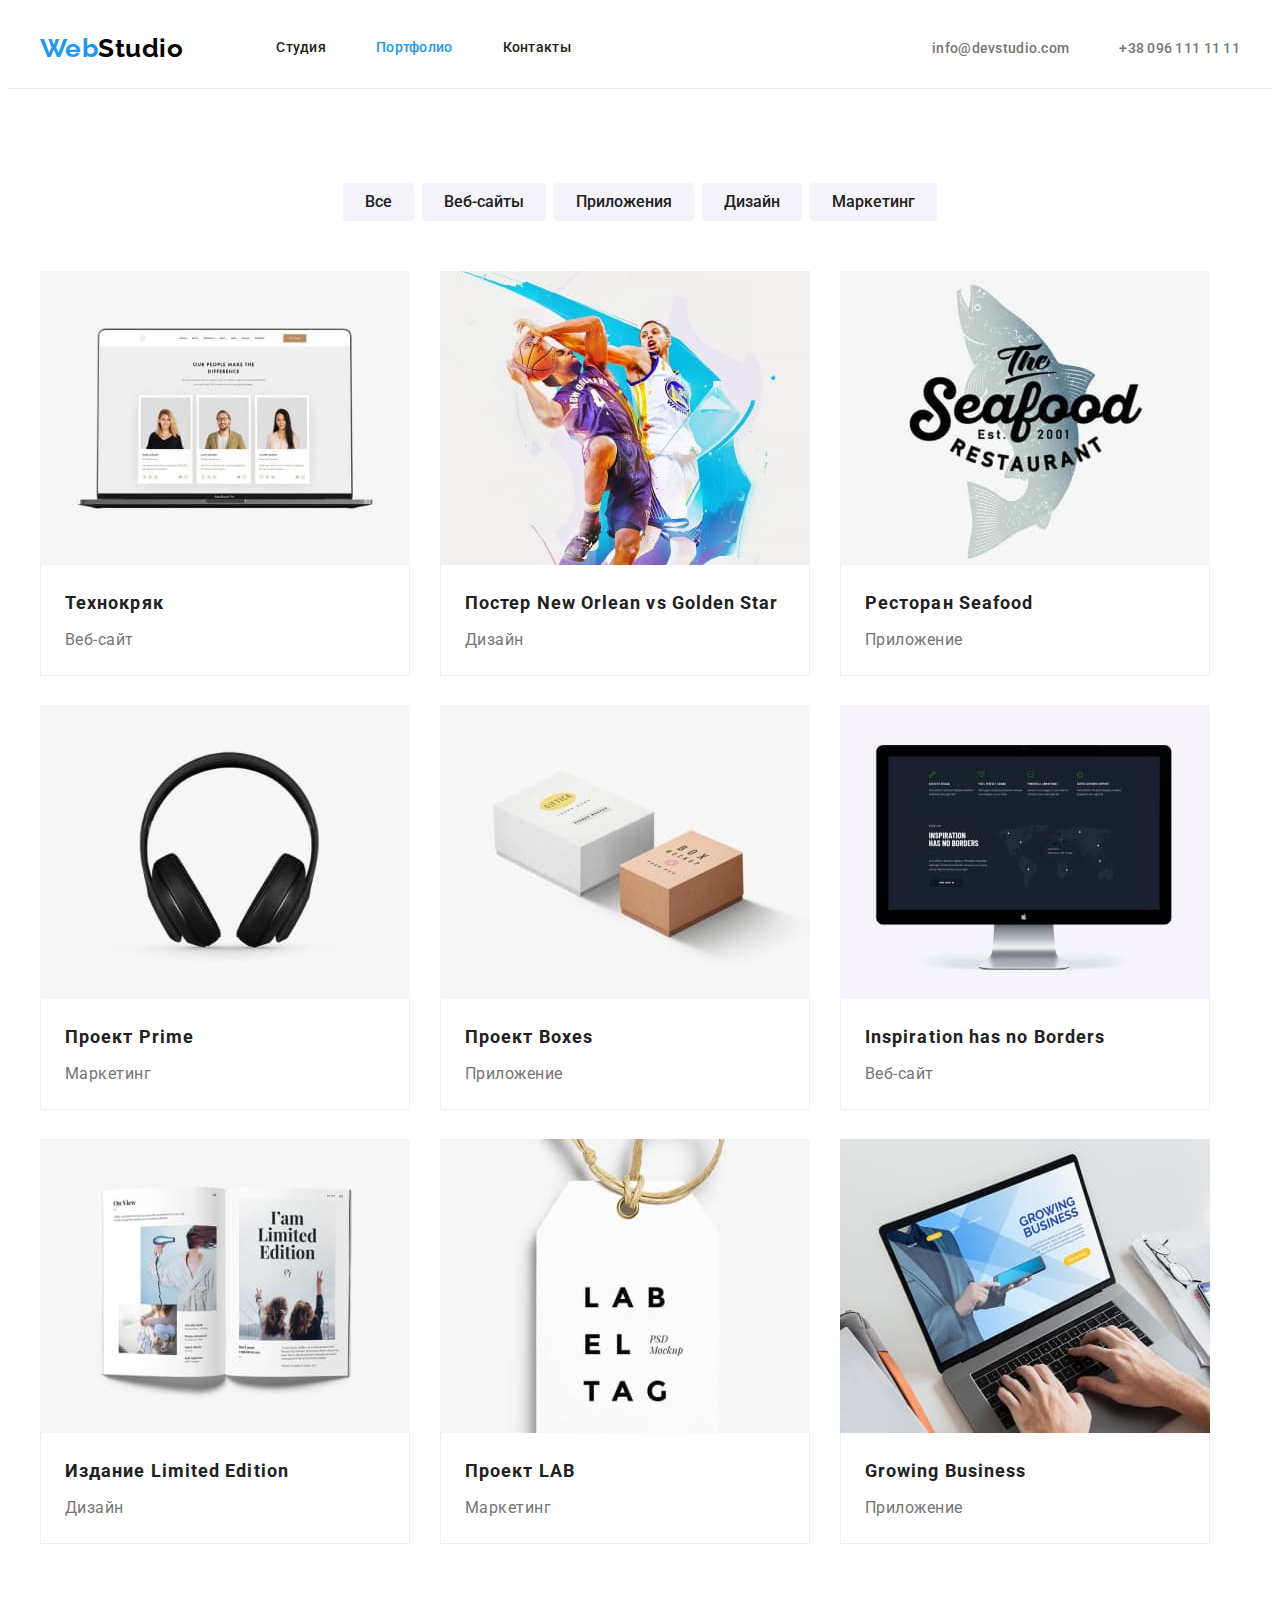
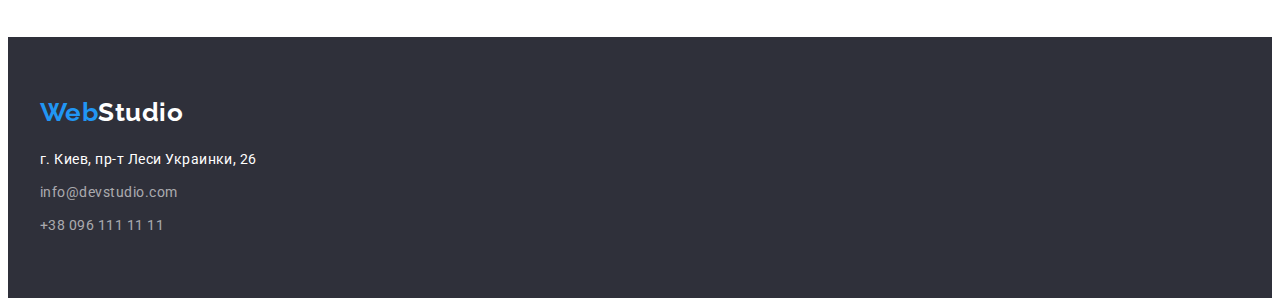
==== portfolio.html @ 2de9e375 "finished hw3" ====
<!DOCTYPE html>
<html lang="ru">
  <head>
    <meta charset="UTF-8" />
    <meta http-equiv="X-UA-Compatible" content="IE=edge" />
    <meta name="viewport" content="width=device-width, initial-scale=1.0" />
    <title>Студия</title>
    <link
      href="https://fonts.googleapis.com/css2?family=Raleway:wght@700&family=Roboto:wght@400;500;700;900&display=swap"
      rel="stylesheet"
    />
    <link rel="stylesheet" href="./CSS/styles.css" />
  </head>

  <body>
   <header class="page-header">
      <div class="container main-nav">
        <a href="./index.html" lang="en" class="logo">
          <span class="logo-first-part">Web</span>Studio</a
        >
        <nav>
          <ul class="site-nav">
            <li class="item">
              <a href="./index.html" class="link">Студия</a>
            </li>
            <li class="item">
              <a href="./portfolio.html" class="link current">Портфолио</a>
            </li>
            <li class="item">
              <a href="" class="link">Контакты</a>
            </li>
          </ul>
        </nav>

        <ul class="communication">
          <li class="item">
            <a href="mailto:info@devstudio.com" class="link-mail"
              >info@devstudio.com</a
            >
          </li>
          <li class="item">
            <a href="tel:+380961111111" class="link-tel">+38 096 111 11 11</a>
          </li>
        </ul>
      </div>
    </header>

    <main>
      <section class="section portfolio">
        <div class="container menu">
        <ul class="menu-list">
          <li class="item"><button type="button" class="button secondary">Все</button></li>
          <li class="item">
            <button type="button" class="button secondary">Веб-сайты</button>
          </li>
          <li class="item">
            <button type="button" class="button secondary">Приложения</button>
          </li>
          <li class="item">
            <button type="button" class="button secondary">Дизайн</button>
          </li>
          <li class="item">
            <button type="button" class="button secondary">Маркетинг</button>
          </li>
        </div>

        <div class="container">
        </ul>
        <ul class="portfolio-list">
          <li class="portfolio-item">
            <img
              src="./images.portfolio/portfolio-img-1.jpg"
              alt="Открытый работающий ноктбук"
              width="370"
              height="294"
            />
            <div class="portfolio-discription">
            <h3 class="title">Технокряк</h3>
            <p class="portfolio-text">Веб-сайт</p>
            </div>
          </li>
          <li class="portfolio-item">
            <img
              src="./images.portfolio/portfolio-img-2.jpg"
              alt="Два баскетболиста в игре"
              width="370"
              height="294"
            />
            <div class="portfolio-discription">
            <h3 class="title">Постер New Orlean vs Golden Star</h3>
            <p class="portfolio-text">Дизайн</p>
            </div>
          </li>
          <li class="portfolio-item">
            <img
              src="./images.portfolio/portfolio-img-3.jpg"
              alt="Логотип ресторана с рыбой"
              width="370"
              height="294"
            />
            <div class="portfolio-discription">
            <h3 class="title">Ресторан Seafood</h3>
            <p class="portfolio-text">Приложение</p>
            </div>
          </li>
          <li class="portfolio-item">
            <img
              src="./images.portfolio/portfolio-img-4.jpg"
              alt="Черные наушники"
              width="370"
              height="294"
            />
            <div class="portfolio-discription">
            <h3 class="title">Проект Prime</h3>
            <p class="portfolio-text">Маркетинг</p>
            </div>
          </li>
          <li class="portfolio-item">
            <img
              src="./images.portfolio/portfolio-img-5.jpg"
              alt="Две коробки с логотипом"
              width="370"
              height="294"
            />
            <div class="portfolio-discription">
            <h3 class="title">Проект Boxes</h3>
            <p class="portfolio-text">Приложение</p>
            </div>
          </li>
          <li class="portfolio-item">
            <img
              src="./images.portfolio/portfolio-img-6.jpg"
              alt="Монитор с открытой страницей ве-сайта"
              width="370"
              height="294"
            />
            <div class="portfolio-discription">
            <h3 class="title">Inspiration has no Borders</h3>
            <p class="portfolio-text">Веб-сайт</p>
            </div>
          </li>
          <li class="portfolio-item">
            <img
              src="./images.portfolio/portfolio-img-7.jpg"
              alt="Открытый журнал на столе"
              width="370"
              height="294"
            />
            <div class="portfolio-discription">
            <h3 class="title">Издание Limited Edition</h3>
            <p class="portfolio-text">Дизайн</p>
            </div>
          </li>
          <li class="portfolio-item">
            <img
              src="./images.portfolio/portfolio-img-8.jpg"
              alt="Белая бирка"
              width="370"
              height="294"
            />
            <div class="portfolio-discription">
            <h3 class="title">Проект LAB</h3>
            <p class="portfolio-text">Маркетинг</p>
            </div>
          </li>
          <li class="portfolio-item">
            <img
              src="./images.portfolio/portfolio-img-9.jpg"
              alt="Работа за ноутбуком"
              width="370"
              height="294"
            />
            <div class="portfolio-discription">
            <h3 class="title">Growing Business</h3>
            <p class="portfolio-text">Приложение</p>
            </div>
          </li>
        </ul>
        </div>
      </section>
    </main>
    <footer class="page-footer">
      <div class="container">
        <a href="./index.html" lang="en" class="footer-logo">
          <span class="logo-first-part">Web</span>Studio</a
        >
        <address class="footer-address">
          <ul class="footer-list">
            <li class="item">
              <a href="" class="footer-address-link">
                г. Киев, пр-т Леси Украинки, 26</a
              >
            </li>
            <li class="item">
              <a href="mailto:info@devstudio.com" class="footer-link"
                >info@devstudio.com</a
              >
            </li>
            <li class="item">
              <a href="tel:+380961111111" class="footer-link"
                >+38 096 111 11 11</a
              >
            </li>
          </ul>
        </address>
      </div>
    </footer>
  </body>
</html>
---- CSS/styles.css ----
:root {
  --primary-text-color: #757575;
  --title-text-color: #212121;
  --accent-color: #2196f3;
  --primary-white-color: #ffffff;
  --primary-background-color: #f5f4fa;
  --secondary-background-color: #2f303a;
}

html {
  box-sizing: border-box;
}

body {
  background-color: var(--primary-white-color);
  color: var(--primary-text-color);
  font-family: Roboto, sans-serif;
  letter-spacing: 0.03em;
}

ul {
  list-style: none;
  padding: 0;
  margin: 0;
}
a {
  text-decoration: none;
}

h1,
h2,
h3,
h4,
h5,
p {
  margin-top: 0;
  margin-bottom: 0;
}
img {
  display: block;
  max-width: 100%;
  height: auto;
}

.container {
  width: 1200px;
  margin: 0 auto;
  padding: 0 15px;
}

/* Header */
/* Main nav */
.main-nav {
  display: flex;
  align-items: center;
}

/* Logo */

.page-header {
  border-bottom: 1px solid #ececec;
}

.logo {
  margin-right: 93px;

  color: #000000;
  font-family: Raleway;
  font-weight: bold;
  font-size: 26px;
  line-height: 1.19;
}
.logo-first-part {
  color: var(--accent-color);
}

/* Site nav */

.site-nav {
  display: flex;
}

.site-nav .item:not(:last-child) {
  margin-right: 50px;
}

/* .site-nav .item + .item {
  margin-left: 50px;
} */

.site-nav .link {
  display: block;
  color: var(--title-text-color);
  font-weight: 500;
  font-size: 14px;
  line-height: 1.14;
  letter-spacing: 0.02em;
  padding-top: 32px;
  padding-bottom: 32px;
}

.site-nav .link:hover,
.site-nav .link:focus {
  color: var(--accent-color);
}

.site-nav .link.current {
  color: var(--accent-color);
}

.communication {
  display: flex;
  margin-left: auto;
}

.communication .item + .item {
  margin-left: 50px;
}

.communication .link-mail,
.communication .link-tel {
  color: var(--primary-text-color);
  font-weight: 500;
  font-size: 14px;
  line-height: 1.14;
  letter-spacing: 0.02em;
}

.communication .link-mail:hover,
.communication .link-mail:focus {
  color: var(--accent-color);
}

.communication .link-tel:hover,
.communication .link-tel:focus {
  color: var(--accent-color);
}

/* Section */

.section {
  padding-top: 94px;
  padding-bottom: 94px;
}

.section-title {
  margin-top: 0;
  margin-bottom: 50px;
  color: var(--title-text-color);
  font-weight: bold;
  font-size: 36px;
  line-height: 1.17;
}

/* Hero */

.hero {
  background: var(--secondary-background-color);
  padding-top: 200px;
  padding-bottom: 200px;
  text-align: center;
}

.hero-title {
  min-width: 696px;
  height: 120px;
  left: 452px;
  top: 280px;
  margin-bottom: 30px;

  color: var(--primary-white-color);
  font-weight: 900;
  font-size: 44px;
  line-height: 1.36;
  letter-spacing: 0.06em;
  text-transform: uppercase;
}
.button.primary {
  display: inline-block;
  border-radius: 4px;
  padding: 10px 32px;
  border: 0 solid transparent;

  color: var(--primary-white-color);
  background-color: var(--accent-color);
  font-family: inherit;
  font-weight: bold;
  font-size: 16px;
  line-height: 1.89;
  letter-spacing: 0.06em;
  min-width: 200px;
  height: 50px;
  cursor: pointer;
}
.button.primary:hover,
.button.primary:focus {
  background-color: #188ce8;
}

/* Features */

.feature-list {
  display: flex;
}

.feature-list .item + .item {
  margin-left: 30px;
}

.feature-list .title {
  margin-top: 0;
  margin-bottom: 10px;
  color: var(--title-text-color);
  font-weight: bold;
  font-size: 14px;
  line-height: 1.14;
  text-transform: uppercase;
}

.feature-list .text {
  margin-top: 0;
  margin-bottom: 0px;
  font-size: 14px;
  line-height: 1.71;
}

/* About list */

.about {
  padding-top: 0px;
  text-align: center;
}
.about-list {
  display: flex;
  flex-wrap: wrap;
}

.about-list .item + .item {
  margin-left: 30px;
}

/* Team */

.team {
  background-color: var(--primary-background-color);
  text-align: center;
}

.team-list {
  display: flex;
  flex-wrap: wrap;
}

.team-list .team-list-card + .team-list-card {
  margin-left: 30px;
}

.team-list-card {
  width: 270px;
  height: 368px;
  background-color: var(--primary-white-color);
}

.team-discription {
  padding-top: 30px;
  padding-bottom: 30px;
}

.team-list .title {
  margin-bottom: 10px;
  color: var(--title-text-color);
  font-weight: 500;
  font-size: 16px;
  line-height: 1.19;
}
.team-list .team-text {
  font-size: 16px;
  line-height: 1.19;
}

/* Footer */

.page-footer {
  padding-top: 60px;
  padding-bottom: 60px;
  background-color: var(--secondary-background-color);
}
.footer-logo {
  display: inline-block;
  margin-bottom: 20px;
  color: var(--primary-white-color);
  font-family: Raleway;
  font-weight: bold;
  font-size: 26px;
  line-height: 1.19;
}
.logo-first-part {
  color: var(--accent-color);
}

.footer-list .item + .item {
  margin-top: 9px;
}

.footer-address {
  margin-top: 0;
  margin-bottom: 0;
  padding-left: 0;
}

.footer-address-link {
  color: var(--primary-white-color);
  font-style: normal;
  font-size: 14px;
  line-height: 1.71;
}
.footer-link {
  color: rgba(255, 255, 255, 0.6);
  font-style: normal;
  font-size: 14px;
  line-height: 1.71;
}

.footer-link:hover,
.footer-link:focus {
  color: var(--accent-color);
}

/* Portfolio */

.section.portfolio {
  background-color: var(--primary-white-color);
}

.container.menu {
  padding-bottom: 34px;
}

.menu-list {
  display: flex;
  justify-content: center;
  padding-bottom: 16px;
}

.button.secondary {
  display: inline-block;
  border-radius: 4px;
  padding: 6px 22px;
  border: 0 solid transparent;

  color: var(--title-text-color);
  background-color: var(--primary-background-color);
  font-family: inherit;
  font-weight: 500;
  font-size: 16px;
  line-height: 1.63;
  cursor: pointer;
}

.menu-list .item {
  margin-right: 8px;
}

.menu-list .item:last-child {
  margin-right: 0px;
}

.button.secondary:hover,
.button.secondary:focus {
  color: var(--primary-white-color);
  background-color: var(--accent-color);
}

/* Portfolio list */

.portfolio-list {
  display: flex;
  flex-wrap: wrap;
}

.portfolio-item {
  width: 370px;
  height: 404px;
  margin-right: 30px;
  margin-bottom: 30px;
}

.portfolio-item:nth-child(3n) {
  margin-right: 0;
}
.portfolio-item:nth-last-child(-n + 3) {
  margin-bottom: 0;
}

/* .portfolio-item:not(:nth-child(3n)) {
  margin-right: 30px;
}
.portfolio-item:not(nth-last-child(-n + 3)) {
  margin-bottom: 30px;
} */

.portfolio-discription {
  padding: 20px 24px;
  border-right: 1px solid #eeeeee;
  border-left: 1px solid #eeeeee;
  border-bottom: 1px solid #eeeeee;
}

.portfolio-list .title {
  color: var(--title-text-color);
  font-weight: bold;
  font-size: 18px;
  line-height: 2;
  letter-spacing: 0.06em;
  margin-bottom: 4px;
}
.portfolio-text {
  color: var(--primary-text-color);
  font-size: 16px;
  line-height: 1.88;
}

/* цвет основного текста */
color: #757575;
/* цвет заголовков */
color: #212121;
/* цвет белый */
color: #ffffff;
/* цвет подсветки интерактивных элементов (акцент) */
color: #2196f3;
/* цвет ссылок в футере */
color: rgba(255, 255, 255, 0, 6);
/* вторичный цвет фона */
background: #e5e5e5;
background: #f5f4fa;
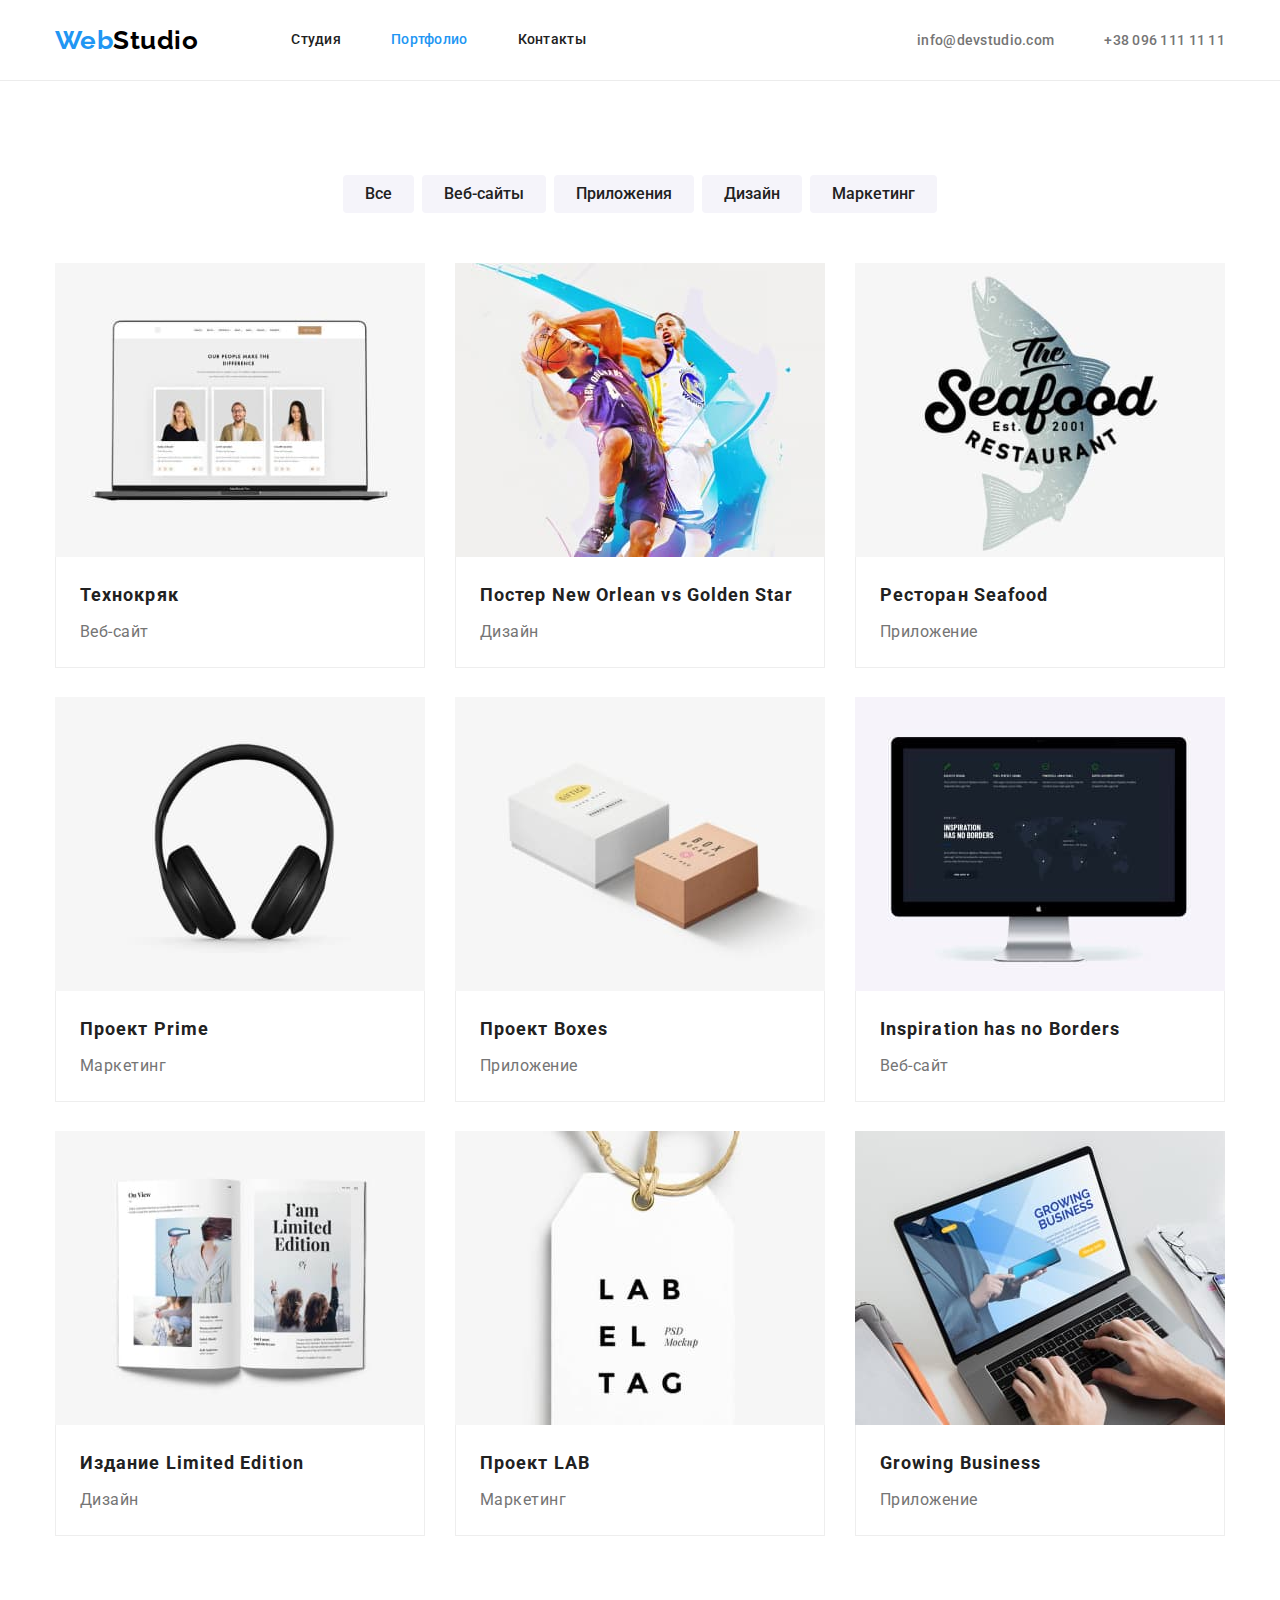
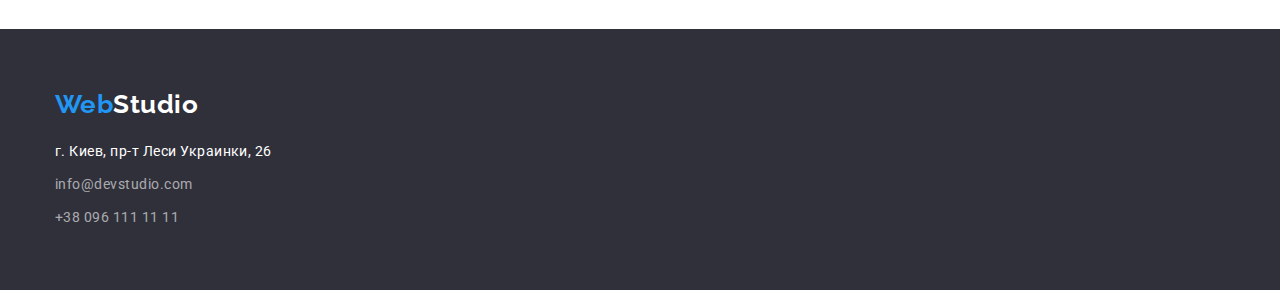
==== commit bd5dc633: "corrected hw3" ====
--- a/portfolio.html
+++ b/portfolio.html
@@ -9,11 +9,15 @@
       href="https://fonts.googleapis.com/css2?family=Raleway:wght@700&family=Roboto:wght@400;500;700;900&display=swap"
       rel="stylesheet"
     />
+    <link
+      rel="stylesheet"
+      href="https://cdnjs.cloudflare.com/ajax/libs/modern-normalize/1.1.0/modern-normalize.min.css"
+    />
     <link rel="stylesheet" href="./CSS/styles.css" />
   </head>
 
   <body>
-   <header class="page-header">
+    <header class="page-header">
       <div class="container main-nav">
         <a href="./index.html" lang="en" class="logo">
           <span class="logo-first-part">Web</span>Studio</a
@@ -47,135 +51,134 @@
 
     <main>
       <section class="section portfolio">
-        <div class="container menu">
-        <ul class="menu-list">
-          <li class="item"><button type="button" class="button secondary">Все</button></li>
-          <li class="item">
-            <button type="button" class="button secondary">Веб-сайты</button>
-          </li>
-          <li class="item">
-            <button type="button" class="button secondary">Приложения</button>
-          </li>
-          <li class="item">
-            <button type="button" class="button secondary">Дизайн</button>
-          </li>
-          <li class="item">
-            <button type="button" class="button secondary">Маркетинг</button>
-          </li>
-        </div>
-
         <div class="container">
-        </ul>
-        <ul class="portfolio-list">
-          <li class="portfolio-item">
-            <img
-              src="./images.portfolio/portfolio-img-1.jpg"
-              alt="Открытый работающий ноктбук"
-              width="370"
-              height="294"
-            />
-            <div class="portfolio-discription">
-            <h3 class="title">Технокряк</h3>
-            <p class="portfolio-text">Веб-сайт</p>
-            </div>
-          </li>
-          <li class="portfolio-item">
-            <img
-              src="./images.portfolio/portfolio-img-2.jpg"
-              alt="Два баскетболиста в игре"
-              width="370"
-              height="294"
-            />
-            <div class="portfolio-discription">
-            <h3 class="title">Постер New Orlean vs Golden Star</h3>
-            <p class="portfolio-text">Дизайн</p>
-            </div>
-          </li>
-          <li class="portfolio-item">
-            <img
-              src="./images.portfolio/portfolio-img-3.jpg"
-              alt="Логотип ресторана с рыбой"
-              width="370"
-              height="294"
-            />
-            <div class="portfolio-discription">
-            <h3 class="title">Ресторан Seafood</h3>
-            <p class="portfolio-text">Приложение</p>
-            </div>
-          </li>
-          <li class="portfolio-item">
-            <img
-              src="./images.portfolio/portfolio-img-4.jpg"
-              alt="Черные наушники"
-              width="370"
-              height="294"
-            />
-            <div class="portfolio-discription">
-            <h3 class="title">Проект Prime</h3>
-            <p class="portfolio-text">Маркетинг</p>
-            </div>
-          </li>
-          <li class="portfolio-item">
-            <img
-              src="./images.portfolio/portfolio-img-5.jpg"
-              alt="Две коробки с логотипом"
-              width="370"
-              height="294"
-            />
-            <div class="portfolio-discription">
-            <h3 class="title">Проект Boxes</h3>
-            <p class="portfolio-text">Приложение</p>
-            </div>
-          </li>
-          <li class="portfolio-item">
-            <img
-              src="./images.portfolio/portfolio-img-6.jpg"
-              alt="Монитор с открытой страницей ве-сайта"
-              width="370"
-              height="294"
-            />
-            <div class="portfolio-discription">
-            <h3 class="title">Inspiration has no Borders</h3>
-            <p class="portfolio-text">Веб-сайт</p>
-            </div>
-          </li>
-          <li class="portfolio-item">
-            <img
-              src="./images.portfolio/portfolio-img-7.jpg"
-              alt="Открытый журнал на столе"
-              width="370"
-              height="294"
-            />
-            <div class="portfolio-discription">
-            <h3 class="title">Издание Limited Edition</h3>
-            <p class="portfolio-text">Дизайн</p>
-            </div>
-          </li>
-          <li class="portfolio-item">
-            <img
-              src="./images.portfolio/portfolio-img-8.jpg"
-              alt="Белая бирка"
-              width="370"
-              height="294"
-            />
-            <div class="portfolio-discription">
-            <h3 class="title">Проект LAB</h3>
-            <p class="portfolio-text">Маркетинг</p>
-            </div>
-          </li>
-          <li class="portfolio-item">
-            <img
-              src="./images.portfolio/portfolio-img-9.jpg"
-              alt="Работа за ноутбуком"
-              width="370"
-              height="294"
-            />
-            <div class="portfolio-discription">
-            <h3 class="title">Growing Business</h3>
-            <p class="portfolio-text">Приложение</p>
-            </div>
-          </li>
-        </ul>
+          <ul class="menu-list">
+            <li class="item">
+              <button type="button" class="button secondary">Все</button>
+            </li>
+            <li class="item">
+              <button type="button" class="button secondary">Веб-сайты</button>
+            </li>
+            <li class="item">
+              <button type="button" class="button secondary">Приложения</button>
+            </li>
+            <li class="item">
+              <button type="button" class="button secondary">Дизайн</button>
+            </li>
+            <li class="item">
+              <button type="button" class="button secondary">Маркетинг</button>
+            </li>
+          </ul>
+          <ul class="portfolio-list">
+            <li class="portfolio-item">
+              <img
+                src="./images.portfolio/portfolio-img-1.jpg"
+                alt="Открытый работающий ноктбук"
+                width="370"
+                height="294"
+              />
+              <div class="portfolio-discription">
+                <h3 class="title">Технокряк</h3>
+                <p class="portfolio-text">Веб-сайт</p>
+              </div>
+            </li>
+            <li class="portfolio-item">
+              <img
+                src="./images.portfolio/portfolio-img-2.jpg"
+                alt="Два баскетболиста в игре"
+                width="370"
+                height="294"
+              />
+              <div class="portfolio-discription">
+                <h3 class="title">Постер New Orlean vs Golden Star</h3>
+                <p class="portfolio-text">Дизайн</p>
+              </div>
+            </li>
+            <li class="portfolio-item">
+              <img
+                src="./images.portfolio/portfolio-img-3.jpg"
+                alt="Логотип ресторана с рыбой"
+                width="370"
+                height="294"
+              />
+              <div class="portfolio-discription">
+                <h3 class="title">Ресторан Seafood</h3>
+                <p class="portfolio-text">Приложение</p>
+              </div>
+            </li>
+            <li class="portfolio-item">
+              <img
+                src="./images.portfolio/portfolio-img-4.jpg"
+                alt="Черные наушники"
+                width="370"
+                height="294"
+              />
+              <div class="portfolio-discription">
+                <h3 class="title">Проект Prime</h3>
+                <p class="portfolio-text">Маркетинг</p>
+              </div>
+            </li>
+            <li class="portfolio-item">
+              <img
+                src="./images.portfolio/portfolio-img-5.jpg"
+                alt="Две коробки с логотипом"
+                width="370"
+                height="294"
+              />
+              <div class="portfolio-discription">
+                <h3 class="title">Проект Boxes</h3>
+                <p class="portfolio-text">Приложение</p>
+              </div>
+            </li>
+            <li class="portfolio-item">
+              <img
+                src="./images.portfolio/portfolio-img-6.jpg"
+                alt="Монитор с открытой страницей ве-сайта"
+                width="370"
+                height="294"
+              />
+              <div class="portfolio-discription">
+                <h3 class="title">Inspiration has no Borders</h3>
+                <p class="portfolio-text">Веб-сайт</p>
+              </div>
+            </li>
+            <li class="portfolio-item">
+              <img
+                src="./images.portfolio/portfolio-img-7.jpg"
+                alt="Открытый журнал на столе"
+                width="370"
+                height="294"
+              />
+              <div class="portfolio-discription">
+                <h3 class="title">Издание Limited Edition</h3>
+                <p class="portfolio-text">Дизайн</p>
+              </div>
+            </li>
+            <li class="portfolio-item">
+              <img
+                src="./images.portfolio/portfolio-img-8.jpg"
+                alt="Белая бирка"
+                width="370"
+                height="294"
+              />
+              <div class="portfolio-discription">
+                <h3 class="title">Проект LAB</h3>
+                <p class="portfolio-text">Маркетинг</p>
+              </div>
+            </li>
+            <li class="portfolio-item">
+              <img
+                src="./images.portfolio/portfolio-img-9.jpg"
+                alt="Работа за ноутбуком"
+                width="370"
+                height="294"
+              />
+              <div class="portfolio-discription">
+                <h3 class="title">Growing Business</h3>
+                <p class="portfolio-text">Приложение</p>
+              </div>
+            </li>
+          </ul>
         </div>
       </section>
     </main>
--- a/CSS/styles.css
+++ b/CSS/styles.css
@@ -332,14 +332,11 @@
   background-color: var(--primary-white-color);
 }
 
-.container.menu {
-  padding-bottom: 34px;
-}
-
 .menu-list {
   display: flex;
   justify-content: center;
   padding-bottom: 16px;
+  margin-bottom: 34px;
 }
 
 .button.secondary {
